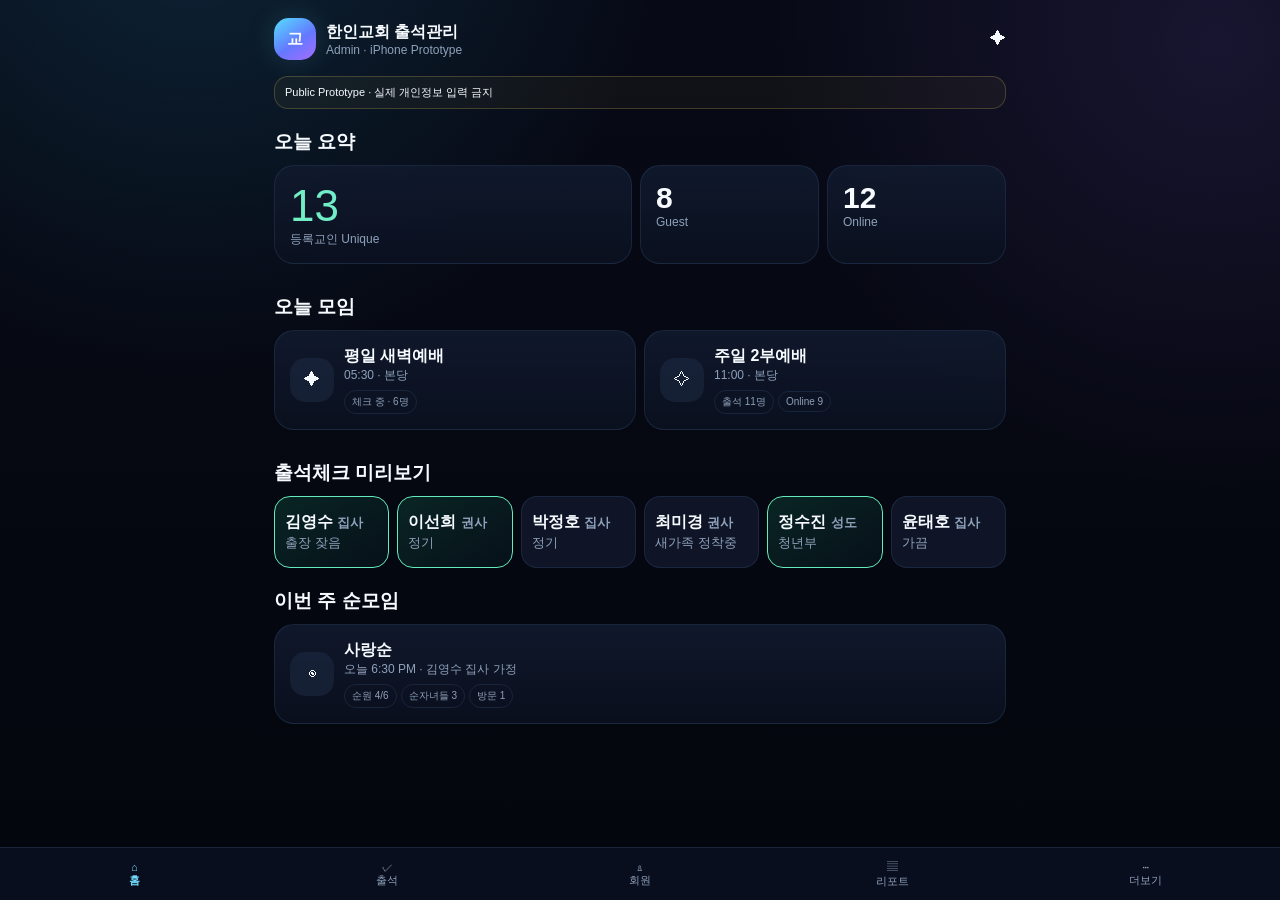
==== index.html @ 9c2734dc "Add public iPhone attendance prototype" ====
<!doctype html><html lang="ko"><head><meta charset="utf-8"><meta name="viewport" content="width=device-width,initial-scale=1,viewport-fit=cover"><meta name="theme-color" content="#060813"><title>교회 출석관리 Demo</title><style>body{margin:0;font-family:-apple-system,BlinkMacSystemFont,"Apple SD Gothic Neo",sans-serif;background:radial-gradient(circle at 15% -10%,#36c8ff22,transparent 32%),radial-gradient(circle at 95% 5%,#9e6cff1d,transparent 30%),linear-gradient(#070a16,#04060d);color:#f7fbff;min-height:100vh}*{box-sizing:border-box}.wrap{max-width:760px;margin:auto;padding:18px 14px 100px}.top{display:flex;justify-content:space-between;align-items:center;margin-bottom:16px}.brand{display:flex;align-items:center;gap:10px}.logo{width:42px;height:42px;border-radius:15px;display:grid;place-items:center;background:linear-gradient(145deg,#55dfff,#6478ff 56%,#a66cff);font-weight:900;box-shadow:0 0 28px #5edcff29}.muted{color:#8ea1bb;font-size:12px}.card{background:linear-gradient(180deg,#111a2ee6,#0b1120dd);border:1px solid #26375588;border-radius:20px;padding:15px;margin-bottom:10px}.stats{display:grid;grid-template-columns:2fr 1fr 1fr;gap:8px}.v{font-size:30px;font-weight:900}.main{font-size:44px;background:linear-gradient(90deg,#71efc1,#73dcff);-webkit-background-clip:text;color:transparent}.meet{display:flex;gap:10px;align-items:center}.ico{width:44px;height:44px;border-radius:15px;display:grid;place-items:center;background:#18233acc}.name{font-weight:800}.badge{display:inline-block;font-size:10px;color:#8ea1bb;border:1px solid #26375588;border-radius:999px;padding:4px 7px;margin:6px 4px 0 0}.section{margin-top:20px}.section h2{font-size:19px;margin:0 0 10px}.bubbles{display:grid;grid-template-columns:repeat(3,1fr);gap:8px}.bubble{min-height:72px;border-radius:16px;border:1px solid #26375588;background:#121a2dcc;color:#f7fbff;text-align:left;padding:10px}.bubble.on{border-color:#64eabb;background:linear-gradient(145deg,#1ebc8429,#176d7b16)}.bubble b{display:block}.bubble small{color:#8ea1bb}.nav{position:fixed;left:0;right:0;bottom:0;background:#0a1020e8;border-top:1px solid #26375588;backdrop-filter:blur(24px);display:grid;grid-template-columns:repeat(5,1fr);padding:10px 8px calc(10px + env(safe-area-inset-bottom))}.nav button{border:0;background:transparent;color:#8ea1bb;font-size:11px}.nav button.on{color:#73dcff;font-weight:800}.proto{font-size:11px;padding:8px 10px;border:1px solid #ffd87135;background:#ffc34b0b;border-radius:14px;margin-bottom:14px}.row{display:grid;grid-template-columns:1fr;gap:8px}@media(min-width:700px){.row{grid-template-columns:repeat(2,1fr)}.bubbles{grid-template-columns:repeat(6,1fr)}}button{font:inherit}</style></head><body><div class="wrap"><div class="top"><div class="brand"><div class="logo">교</div><div><b>한인교회 출석관리</b><div class="muted">Admin · iPhone Prototype</div></div></div><div>✦</div></div><div class="proto">Public Prototype · 실제 개인정보 입력 금지</div><div class="section"><h2>오늘 요약</h2><div class="stats"><div class="card"><div class="main">13</div><div class="muted">등록교인 Unique</div></div><div class="card"><div class="v">8</div><div class="muted">Guest</div></div><div class="card"><div class="v">12</div><div class="muted">Online</div></div></div></div><div class="section"><h2>오늘 모임</h2><div class="row"><div class="card meet"><div class="ico">✦</div><div><div class="name">평일 새벽예배</div><div class="muted">05:30 · 본당</div><span class="badge">체크 중 · 6명</span></div></div><div class="card meet"><div class="ico">✧</div><div><div class="name">주일 2부예배</div><div class="muted">11:00 · 본당</div><span class="badge">출석 11명</span><span class="badge">Online 9</span></div></div></div></div><div class="section"><h2>출석체크 미리보기</h2><div class="bubbles"><button class="bubble on"><b>김영수 <small>집사</small></b><small>출장 잦음</small></button><button class="bubble on"><b>이선희 <small>권사</small></b><small>정기</small></button><button class="bubble"><b>박정호 <small>집사</small></b><small>정기</small></button><button class="bubble"><b>최미경 <small>권사</small></b><small>새가족 정착중</small></button><button class="bubble on"><b>정수진 <small>성도</small></b><small>청년부</small></button><button class="bubble"><b>윤태호 <small>집사</small></b><small>가끔</small></button></div></div><div class="section"><h2>이번 주 순모임</h2><div class="card meet"><div class="ico">◉</div><div><div class="name">사랑순</div><div class="muted">오늘 6:30 PM · 김영수 집사 가정</div><span class="badge">순원 4/6</span><span class="badge">순자녀들 3</span><span class="badge">방문 1</span></div></div></div></div><nav class="nav"><button class="on">⌂<br>홈</button><button>✓<br>출석</button><button>♙<br>회원</button><button>▤<br>리포트</button><button>⋯<br>더보기</button></nav></body></html>
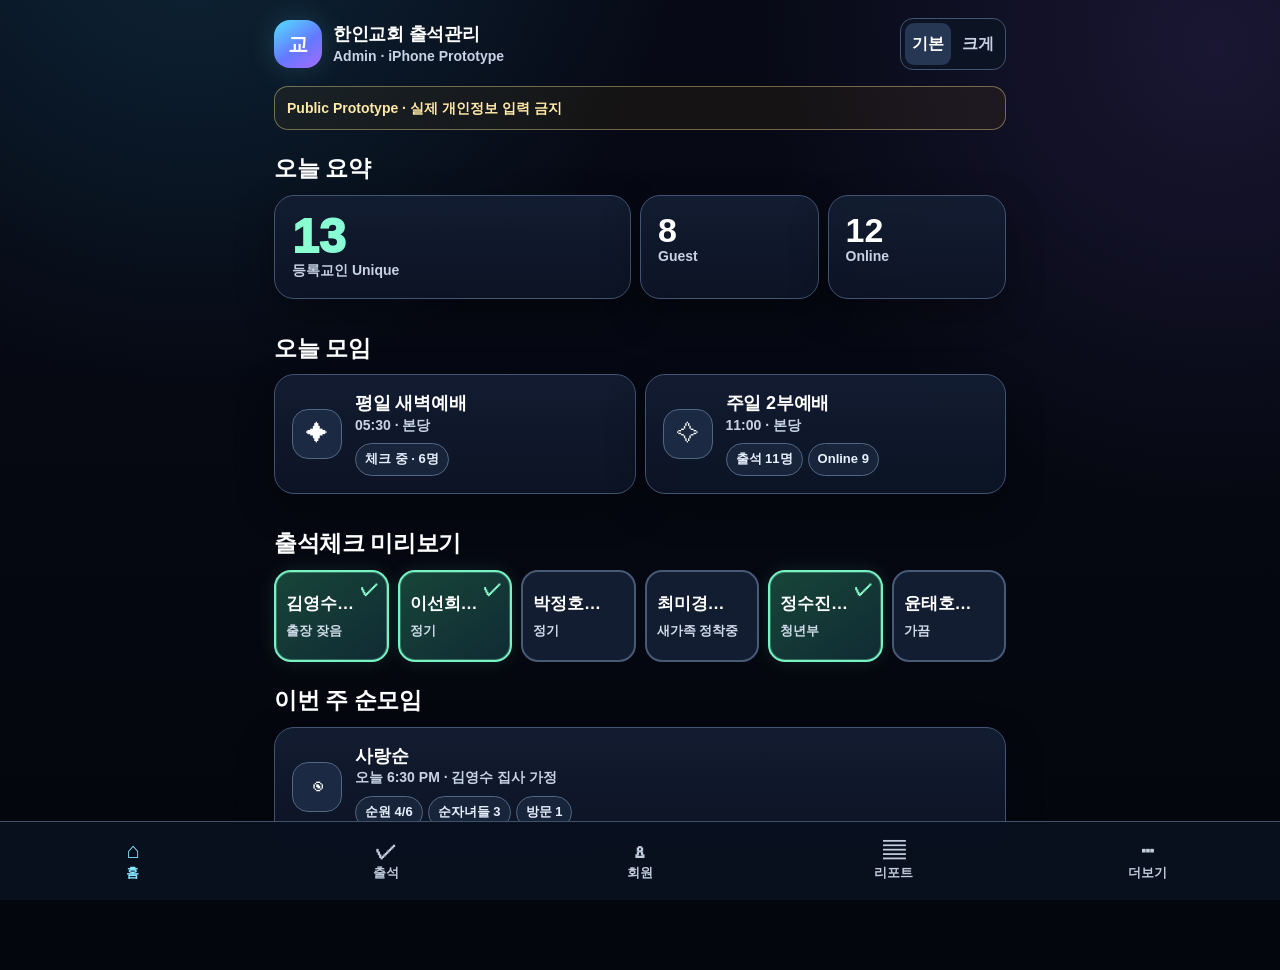
==== commit f7d53224: "Improve presbyopia-friendly readability" ====
--- a/index.html
+++ b/index.html
@@ -1 +1,3 @@
-<!doctype html><html lang="ko"><head><meta charset="utf-8"><meta name="viewport" content="width=device-width,initial-scale=1,viewport-fit=cover"><meta name="theme-color" content="#060813"><title>교회 출석관리 Demo</title><style>body{margin:0;font-family:-apple-system,BlinkMacSystemFont,"Apple SD Gothic Neo",sans-serif;background:radial-gradient(circle at 15% -10%,#36c8ff22,transparent 32%),radial-gradient(circle at 95% 5%,#9e6cff1d,transparent 30%),linear-gradient(#070a16,#04060d);color:#f7fbff;min-height:100vh}*{box-sizing:border-box}.wrap{max-width:760px;margin:auto;padding:18px 14px 100px}.top{display:flex;justify-content:space-between;align-items:center;margin-bottom:16px}.brand{display:flex;align-items:center;gap:10px}.logo{width:42px;height:42px;border-radius:15px;display:grid;place-items:center;background:linear-gradient(145deg,#55dfff,#6478ff 56%,#a66cff);font-weight:900;box-shadow:0 0 28px #5edcff29}.muted{color:#8ea1bb;font-size:12px}.card{background:linear-gradient(180deg,#111a2ee6,#0b1120dd);border:1px solid #26375588;border-radius:20px;padding:15px;margin-bottom:10px}.stats{display:grid;grid-template-columns:2fr 1fr 1fr;gap:8px}.v{font-size:30px;font-weight:900}.main{font-size:44px;background:linear-gradient(90deg,#71efc1,#73dcff);-webkit-background-clip:text;color:transparent}.meet{display:flex;gap:10px;align-items:center}.ico{width:44px;height:44px;border-radius:15px;display:grid;place-items:center;background:#18233acc}.name{font-weight:800}.badge{display:inline-block;font-size:10px;color:#8ea1bb;border:1px solid #26375588;border-radius:999px;padding:4px 7px;margin:6px 4px 0 0}.section{margin-top:20px}.section h2{font-size:19px;margin:0 0 10px}.bubbles{display:grid;grid-template-columns:repeat(3,1fr);gap:8px}.bubble{min-height:72px;border-radius:16px;border:1px solid #26375588;background:#121a2dcc;color:#f7fbff;text-align:left;padding:10px}.bubble.on{border-color:#64eabb;background:linear-gradient(145deg,#1ebc8429,#176d7b16)}.bubble b{display:block}.bubble small{color:#8ea1bb}.nav{position:fixed;left:0;right:0;bottom:0;background:#0a1020e8;border-top:1px solid #26375588;backdrop-filter:blur(24px);display:grid;grid-template-columns:repeat(5,1fr);padding:10px 8px calc(10px + env(safe-area-inset-bottom))}.nav button{border:0;background:transparent;color:#8ea1bb;font-size:11px}.nav button.on{color:#73dcff;font-weight:800}.proto{font-size:11px;padding:8px 10px;border:1px solid #ffd87135;background:#ffc34b0b;border-radius:14px;margin-bottom:14px}.row{display:grid;grid-template-columns:1fr;gap:8px}@media(min-width:700px){.row{grid-template-columns:repeat(2,1fr)}.bubbles{grid-template-columns:repeat(6,1fr)}}button{font:inherit}</style></head><body><div class="wrap"><div class="top"><div class="brand"><div class="logo">교</div><div><b>한인교회 출석관리</b><div class="muted">Admin · iPhone Prototype</div></div></div><div>✦</div></div><div class="proto">Public Prototype · 실제 개인정보 입력 금지</div><div class="section"><h2>오늘 요약</h2><div class="stats"><div class="card"><div class="main">13</div><div class="muted">등록교인 Unique</div></div><div class="card"><div class="v">8</div><div class="muted">Guest</div></div><div class="card"><div class="v">12</div><div class="muted">Online</div></div></div></div><div class="section"><h2>오늘 모임</h2><div class="row"><div class="card meet"><div class="ico">✦</div><div><div class="name">평일 새벽예배</div><div class="muted">05:30 · 본당</div><span class="badge">체크 중 · 6명</span></div></div><div class="card meet"><div class="ico">✧</div><div><div class="name">주일 2부예배</div><div class="muted">11:00 · 본당</div><span class="badge">출석 11명</span><span class="badge">Online 9</span></div></div></div></div><div class="section"><h2>출석체크 미리보기</h2><div class="bubbles"><button class="bubble on"><b>김영수 <small>집사</small></b><small>출장 잦음</small></button><button class="bubble on"><b>이선희 <small>권사</small></b><small>정기</small></button><button class="bubble"><b>박정호 <small>집사</small></b><small>정기</small></button><button class="bubble"><b>최미경 <small>권사</small></b><small>새가족 정착중</small></button><button class="bubble on"><b>정수진 <small>성도</small></b><small>청년부</small></button><button class="bubble"><b>윤태호 <small>집사</small></b><small>가끔</small></button></div></div><div class="section"><h2>이번 주 순모임</h2><div class="card meet"><div class="ico">◉</div><div><div class="name">사랑순</div><div class="muted">오늘 6:30 PM · 김영수 집사 가정</div><span class="badge">순원 4/6</span><span class="badge">순자녀들 3</span><span class="badge">방문 1</span></div></div></div></div><nav class="nav"><button class="on">⌂<br>홈</button><button>✓<br>출석</button><button>♙<br>회원</button><button>▤<br>리포트</button><button>⋯<br>더보기</button></nav></body></html>+<!doctype html><html lang="ko"><head><meta charset="utf-8"><meta name="viewport" content="width=device-width,initial-scale=1,viewport-fit=cover,maximum-scale=5"><meta name="theme-color" content="#060813"><title>교회 출석관리 Demo</title><style>
+:root{--bg:#050711;--panel:#0f1729;--panel2:#18243a;--text:#ffffff;--sub:#c7d3e5;--line:#415473;--cyan:#75e3ff;--mint:#79f2c3;--violet:#a99cff;--warn:#ffe29a;--base:16px}*{box-sizing:border-box;-webkit-tap-highlight-color:transparent}html{-webkit-text-size-adjust:100%}body{margin:0;font-family:-apple-system,BlinkMacSystemFont,"Apple SD Gothic Neo","Noto Sans KR",sans-serif;background:radial-gradient(circle at 15% -10%,#36c8ff25,transparent 32%),radial-gradient(circle at 95% 5%,#9e6cff20,transparent 30%),linear-gradient(#070a16,#04060d);color:var(--text);min-height:100vh;font-size:var(--base);line-height:1.45}body.large{--base:19px}.wrap{max-width:760px;margin:auto;padding:18px 14px 112px}.top{display:flex;justify-content:space-between;align-items:center;gap:12px;margin-bottom:16px}.brand{display:flex;align-items:center;gap:11px;min-width:0}.logo{width:48px;height:48px;border-radius:16px;display:grid;place-items:center;background:linear-gradient(145deg,#55dfff,#6478ff 56%,#a66cff);font-size:20px;font-weight:900;box-shadow:0 0 28px #5edcff30;flex:0 0 auto}.brand b{font-size:18px;letter-spacing:-.3px}.muted{color:var(--sub);font-size:14px;font-weight:600;line-height:1.4}.sizeCtl{display:flex;gap:4px;background:#0c1323;border:1px solid var(--line);padding:4px;border-radius:13px;flex:0 0 auto}.sizeCtl button{min-width:46px;min-height:42px;border:0;border-radius:9px;background:transparent;color:var(--sub);font-weight:800}.sizeCtl button.on{background:#263754;color:#fff}.card{background:linear-gradient(180deg,#131d32f2,#0c1425ee);border:1.5px solid var(--line);border-radius:20px;padding:17px;margin-bottom:11px;box-shadow:0 14px 38px #0005}.stats{display:grid;grid-template-columns:2fr 1fr 1fr;gap:9px}.v{font-size:34px;font-weight:900;line-height:1}.main{font-size:48px;font-weight:950;line-height:1;background:linear-gradient(90deg,#8affce,#7ee8ff);-webkit-background-clip:text;background-clip:text;color:transparent}.meet{display:flex;gap:13px;align-items:center;min-height:78px}.ico{width:50px;height:50px;border-radius:16px;display:grid;place-items:center;background:#1b2943;border:1px solid #506785;font-size:22px;flex:0 0 auto}.name{font-size:18px;font-weight:900;line-height:1.3;letter-spacing:-.2px}.badge{display:inline-block;font-size:13px;font-weight:750;color:#e7f0ff;border:1px solid #506785;background:#18243a;border-radius:999px;padding:6px 9px;margin:8px 5px 0 0}.section{margin-top:24px}.section h2{font-size:23px;line-height:1.25;margin:0 0 12px;letter-spacing:-.4px}.bubbles{display:grid;grid-template-columns:repeat(3,minmax(0,1fr));gap:9px}.bubble{min-height:92px;border-radius:17px;border:2px solid #465a78;background:#131d31;color:#fff;text-align:left;padding:12px 10px;position:relative;overflow:hidden}.bubble.on{border-color:#79f2c3;background:linear-gradient(145deg,#174538,#102b34);box-shadow:inset 0 0 0 1px #79f2c350,0 0 18px #63eab01e}.bubble.on:after{content:'✓';position:absolute;right:8px;top:7px;font-size:19px;line-height:1;color:#8affce;font-weight:950}.bubble b{display:block;font-size:17px;line-height:1.3;padding-right:18px;white-space:nowrap;overflow:hidden;text-overflow:ellipsis}.bubble small{display:block;color:#d1dbea;font-size:13px;font-weight:650;line-height:1.35;margin-top:7px;white-space:nowrap;overflow:hidden;text-overflow:ellipsis}.bubble b small{display:inline;color:#b9c9dd;font-size:13px;font-weight:700;margin:0 0 0 3px}.nav{position:fixed;z-index:10;left:0;right:0;bottom:0;background:#09101ff4;border-top:1.5px solid #40516c;backdrop-filter:blur(24px);-webkit-backdrop-filter:blur(24px);display:grid;grid-template-columns:repeat(5,1fr);padding:8px 6px calc(8px + env(safe-area-inset-bottom))}.nav button{min-height:62px;border:0;background:transparent;color:#c0ccdc;font-size:13px;font-weight:750;line-height:1.55}.nav button span{display:block;font-size:22px;line-height:1.1}.nav button.on{color:#85e9ff;font-weight:900}.proto{font-size:14px;font-weight:700;color:#ffe9a8;padding:11px 12px;border:1px solid #ffe19a66;background:#e5a50010;border-radius:14px;margin-bottom:17px}.row{display:grid;grid-template-columns:1fr;gap:9px}button{font:inherit;touch-action:manipulation}.touch{cursor:pointer}.touch:active,.bubble:active,.nav button:active,.sizeCtl button:active{transform:scale(.98)}body.large .brand b{font-size:20px}body.large .muted{font-size:16px}body.large .section h2{font-size:26px}body.large .name{font-size:21px}body.large .badge{font-size:15px;padding:7px 10px}body.large .bubble{min-height:108px}body.large .bubble b{font-size:20px}body.large .bubble small,body.large .bubble b small{font-size:15px}body.large .nav button{font-size:15px;min-height:68px}@media(max-width:430px){.stats{grid-template-columns:2fr 1fr}.stats .card:first-child{grid-row:span 2;display:flex;flex-direction:column;justify-content:center}.stats .card{padding:15px}.main{font-size:50px}.v{font-size:32px}.brand b{font-size:17px}.sizeCtl button{min-width:42px}.bubble b{font-size:16px}.bubble b small{font-size:12px}body.large .bubble b{font-size:18px}body.large .bubble b small{font-size:14px}}@media(min-width:700px){.row{grid-template-columns:repeat(2,1fr)}.bubbles{grid-template-columns:repeat(6,1fr)}}
+</style></head><body><div class="wrap"><div class="top"><div class="brand"><div class="logo">교</div><div><b>한인교회 출석관리</b><div class="muted">Admin · iPhone Prototype</div></div></div><div class="sizeCtl" aria-label="글자 크기"><button id="normalBtn" class="on">기본</button><button id="largeBtn">크게</button></div></div><div class="proto">Public Prototype · 실제 개인정보 입력 금지</div><div class="section"><h2>오늘 요약</h2><div class="stats"><div class="card"><div class="main">13</div><div class="muted">등록교인 Unique</div></div><div class="card"><div class="v">8</div><div class="muted">Guest</div></div><div class="card"><div class="v">12</div><div class="muted">Online</div></div></div></div><div class="section"><h2>오늘 모임</h2><div class="row"><div class="card meet touch"><div class="ico">✦</div><div><div class="name">평일 새벽예배</div><div class="muted">05:30 · 본당</div><span class="badge">체크 중 · 6명</span></div></div><div class="card meet touch"><div class="ico">✧</div><div><div class="name">주일 2부예배</div><div class="muted">11:00 · 본당</div><span class="badge">출석 11명</span><span class="badge">Online 9</span></div></div></div></div><div class="section"><h2>출석체크 미리보기</h2><div class="bubbles"><button class="bubble on"><b>김영수 <small>집사</small></b><small>출장 잦음</small></button><button class="bubble on"><b>이선희 <small>권사</small></b><small>정기</small></button><button class="bubble"><b>박정호 <small>집사</small></b><small>정기</small></button><button class="bubble"><b>최미경 <small>권사</small></b><small>새가족 정착중</small></button><button class="bubble on"><b>정수진 <small>성도</small></b><small>청년부</small></button><button class="bubble"><b>윤태호 <small>집사</small></b><small>가끔</small></button></div></div><div class="section"><h2>이번 주 순모임</h2><div class="card meet touch"><div class="ico">◉</div><div><div class="name">사랑순</div><div class="muted">오늘 6:30 PM · 김영수 집사 가정</div><span class="badge">순원 4/6</span><span class="badge">순자녀들 3</span><span class="badge">방문 1</span></div></div></div></div><nav class="nav"><button class="on"><span>⌂</span>홈</button><button><span>✓</span>출석</button><button><span>♙</span>회원</button><button><span>▤</span>리포트</button><button><span>⋯</span>더보기</button></nav><script>(function(){const key='church-font-size';const n=document.getElementById('normalBtn'),l=document.getElementById('largeBtn');function set(v){document.body.classList.toggle('large',v==='large');n.classList.toggle('on',v!=='large');l.classList.toggle('on',v==='large');localStorage.setItem(key,v)}set(localStorage.getItem(key)||'normal');n.onclick=()=>set('normal');l.onclick=()=>set('large');document.querySelectorAll('.bubble').forEach(b=>b.onclick=()=>b.classList.toggle('on'));})();</script></body></html>
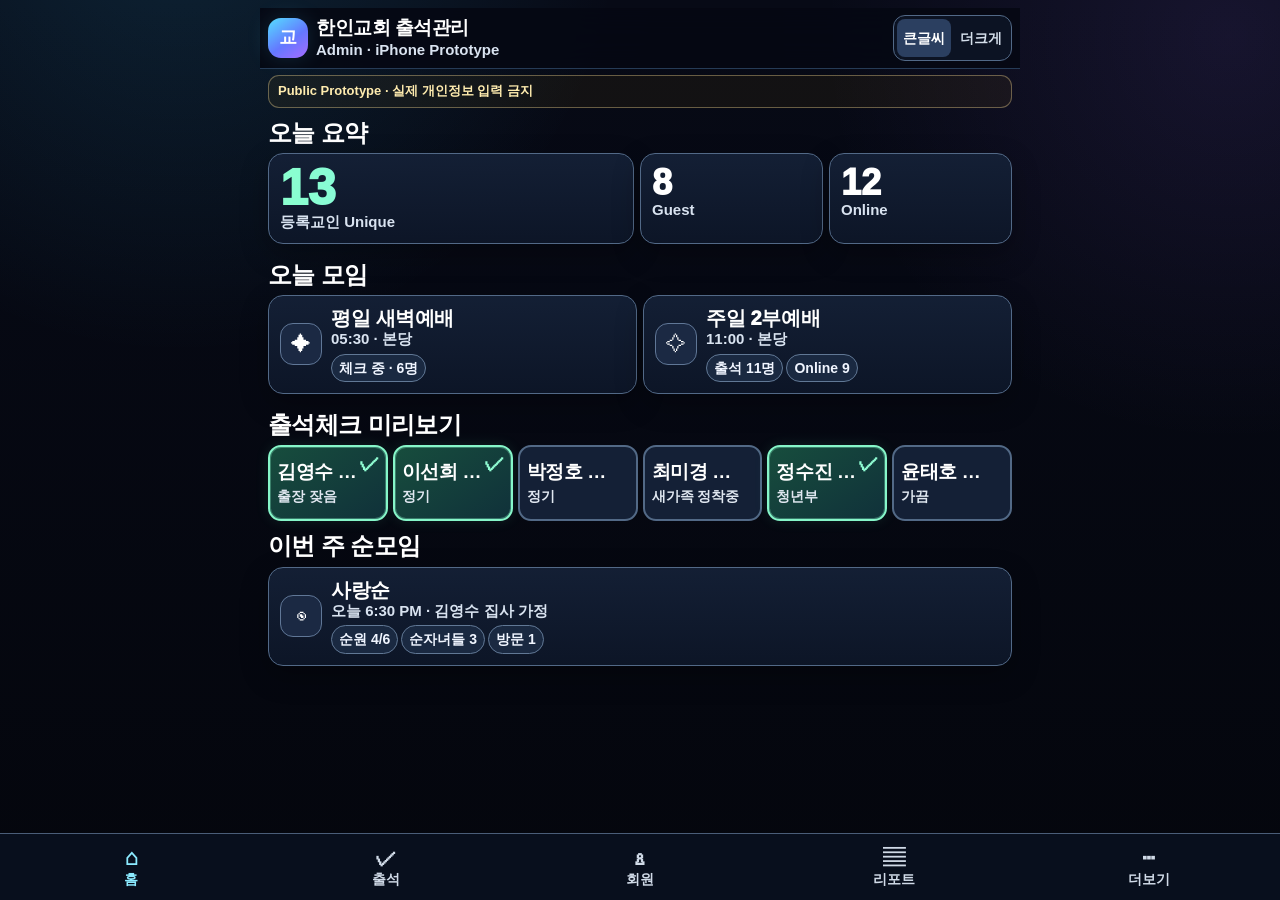
==== commit fc4547d8: "Make compact high-readability senior friendly UI" ====
--- a/index.html
+++ b/index.html
@@ -1,3 +1,3 @@
 <!doctype html><html lang="ko"><head><meta charset="utf-8"><meta name="viewport" content="width=device-width,initial-scale=1,viewport-fit=cover,maximum-scale=5"><meta name="theme-color" content="#060813"><title>교회 출석관리 Demo</title><style>
-:root{--bg:#050711;--panel:#0f1729;--panel2:#18243a;--text:#ffffff;--sub:#c7d3e5;--line:#415473;--cyan:#75e3ff;--mint:#79f2c3;--violet:#a99cff;--warn:#ffe29a;--base:16px}*{box-sizing:border-box;-webkit-tap-highlight-color:transparent}html{-webkit-text-size-adjust:100%}body{margin:0;font-family:-apple-system,BlinkMacSystemFont,"Apple SD Gothic Neo","Noto Sans KR",sans-serif;background:radial-gradient(circle at 15% -10%,#36c8ff25,transparent 32%),radial-gradient(circle at 95% 5%,#9e6cff20,transparent 30%),linear-gradient(#070a16,#04060d);color:var(--text);min-height:100vh;font-size:var(--base);line-height:1.45}body.large{--base:19px}.wrap{max-width:760px;margin:auto;padding:18px 14px 112px}.top{display:flex;justify-content:space-between;align-items:center;gap:12px;margin-bottom:16px}.brand{display:flex;align-items:center;gap:11px;min-width:0}.logo{width:48px;height:48px;border-radius:16px;display:grid;place-items:center;background:linear-gradient(145deg,#55dfff,#6478ff 56%,#a66cff);font-size:20px;font-weight:900;box-shadow:0 0 28px #5edcff30;flex:0 0 auto}.brand b{font-size:18px;letter-spacing:-.3px}.muted{color:var(--sub);font-size:14px;font-weight:600;line-height:1.4}.sizeCtl{display:flex;gap:4px;background:#0c1323;border:1px solid var(--line);padding:4px;border-radius:13px;flex:0 0 auto}.sizeCtl button{min-width:46px;min-height:42px;border:0;border-radius:9px;background:transparent;color:var(--sub);font-weight:800}.sizeCtl button.on{background:#263754;color:#fff}.card{background:linear-gradient(180deg,#131d32f2,#0c1425ee);border:1.5px solid var(--line);border-radius:20px;padding:17px;margin-bottom:11px;box-shadow:0 14px 38px #0005}.stats{display:grid;grid-template-columns:2fr 1fr 1fr;gap:9px}.v{font-size:34px;font-weight:900;line-height:1}.main{font-size:48px;font-weight:950;line-height:1;background:linear-gradient(90deg,#8affce,#7ee8ff);-webkit-background-clip:text;background-clip:text;color:transparent}.meet{display:flex;gap:13px;align-items:center;min-height:78px}.ico{width:50px;height:50px;border-radius:16px;display:grid;place-items:center;background:#1b2943;border:1px solid #506785;font-size:22px;flex:0 0 auto}.name{font-size:18px;font-weight:900;line-height:1.3;letter-spacing:-.2px}.badge{display:inline-block;font-size:13px;font-weight:750;color:#e7f0ff;border:1px solid #506785;background:#18243a;border-radius:999px;padding:6px 9px;margin:8px 5px 0 0}.section{margin-top:24px}.section h2{font-size:23px;line-height:1.25;margin:0 0 12px;letter-spacing:-.4px}.bubbles{display:grid;grid-template-columns:repeat(3,minmax(0,1fr));gap:9px}.bubble{min-height:92px;border-radius:17px;border:2px solid #465a78;background:#131d31;color:#fff;text-align:left;padding:12px 10px;position:relative;overflow:hidden}.bubble.on{border-color:#79f2c3;background:linear-gradient(145deg,#174538,#102b34);box-shadow:inset 0 0 0 1px #79f2c350,0 0 18px #63eab01e}.bubble.on:after{content:'✓';position:absolute;right:8px;top:7px;font-size:19px;line-height:1;color:#8affce;font-weight:950}.bubble b{display:block;font-size:17px;line-height:1.3;padding-right:18px;white-space:nowrap;overflow:hidden;text-overflow:ellipsis}.bubble small{display:block;color:#d1dbea;font-size:13px;font-weight:650;line-height:1.35;margin-top:7px;white-space:nowrap;overflow:hidden;text-overflow:ellipsis}.bubble b small{display:inline;color:#b9c9dd;font-size:13px;font-weight:700;margin:0 0 0 3px}.nav{position:fixed;z-index:10;left:0;right:0;bottom:0;background:#09101ff4;border-top:1.5px solid #40516c;backdrop-filter:blur(24px);-webkit-backdrop-filter:blur(24px);display:grid;grid-template-columns:repeat(5,1fr);padding:8px 6px calc(8px + env(safe-area-inset-bottom))}.nav button{min-height:62px;border:0;background:transparent;color:#c0ccdc;font-size:13px;font-weight:750;line-height:1.55}.nav button span{display:block;font-size:22px;line-height:1.1}.nav button.on{color:#85e9ff;font-weight:900}.proto{font-size:14px;font-weight:700;color:#ffe9a8;padding:11px 12px;border:1px solid #ffe19a66;background:#e5a50010;border-radius:14px;margin-bottom:17px}.row{display:grid;grid-template-columns:1fr;gap:9px}button{font:inherit;touch-action:manipulation}.touch{cursor:pointer}.touch:active,.bubble:active,.nav button:active,.sizeCtl button:active{transform:scale(.98)}body.large .brand b{font-size:20px}body.large .muted{font-size:16px}body.large .section h2{font-size:26px}body.large .name{font-size:21px}body.large .badge{font-size:15px;padding:7px 10px}body.large .bubble{min-height:108px}body.large .bubble b{font-size:20px}body.large .bubble small,body.large .bubble b small{font-size:15px}body.large .nav button{font-size:15px;min-height:68px}@media(max-width:430px){.stats{grid-template-columns:2fr 1fr}.stats .card:first-child{grid-row:span 2;display:flex;flex-direction:column;justify-content:center}.stats .card{padding:15px}.main{font-size:50px}.v{font-size:32px}.brand b{font-size:17px}.sizeCtl button{min-width:42px}.bubble b{font-size:16px}.bubble b small{font-size:12px}body.large .bubble b{font-size:18px}body.large .bubble b small{font-size:14px}}@media(min-width:700px){.row{grid-template-columns:repeat(2,1fr)}.bubbles{grid-template-columns:repeat(6,1fr)}}
-</style></head><body><div class="wrap"><div class="top"><div class="brand"><div class="logo">교</div><div><b>한인교회 출석관리</b><div class="muted">Admin · iPhone Prototype</div></div></div><div class="sizeCtl" aria-label="글자 크기"><button id="normalBtn" class="on">기본</button><button id="largeBtn">크게</button></div></div><div class="proto">Public Prototype · 실제 개인정보 입력 금지</div><div class="section"><h2>오늘 요약</h2><div class="stats"><div class="card"><div class="main">13</div><div class="muted">등록교인 Unique</div></div><div class="card"><div class="v">8</div><div class="muted">Guest</div></div><div class="card"><div class="v">12</div><div class="muted">Online</div></div></div></div><div class="section"><h2>오늘 모임</h2><div class="row"><div class="card meet touch"><div class="ico">✦</div><div><div class="name">평일 새벽예배</div><div class="muted">05:30 · 본당</div><span class="badge">체크 중 · 6명</span></div></div><div class="card meet touch"><div class="ico">✧</div><div><div class="name">주일 2부예배</div><div class="muted">11:00 · 본당</div><span class="badge">출석 11명</span><span class="badge">Online 9</span></div></div></div></div><div class="section"><h2>출석체크 미리보기</h2><div class="bubbles"><button class="bubble on"><b>김영수 <small>집사</small></b><small>출장 잦음</small></button><button class="bubble on"><b>이선희 <small>권사</small></b><small>정기</small></button><button class="bubble"><b>박정호 <small>집사</small></b><small>정기</small></button><button class="bubble"><b>최미경 <small>권사</small></b><small>새가족 정착중</small></button><button class="bubble on"><b>정수진 <small>성도</small></b><small>청년부</small></button><button class="bubble"><b>윤태호 <small>집사</small></b><small>가끔</small></button></div></div><div class="section"><h2>이번 주 순모임</h2><div class="card meet touch"><div class="ico">◉</div><div><div class="name">사랑순</div><div class="muted">오늘 6:30 PM · 김영수 집사 가정</div><span class="badge">순원 4/6</span><span class="badge">순자녀들 3</span><span class="badge">방문 1</span></div></div></div></div><nav class="nav"><button class="on"><span>⌂</span>홈</button><button><span>✓</span>출석</button><button><span>♙</span>회원</button><button><span>▤</span>리포트</button><button><span>⋯</span>더보기</button></nav><script>(function(){const key='church-font-size';const n=document.getElementById('normalBtn'),l=document.getElementById('largeBtn');function set(v){document.body.classList.toggle('large',v==='large');n.classList.toggle('on',v!=='large');l.classList.toggle('on',v==='large');localStorage.setItem(key,v)}set(localStorage.getItem(key)||'normal');n.onclick=()=>set('normal');l.onclick=()=>set('large');document.querySelectorAll('.bubble').forEach(b=>b.onclick=()=>b.classList.toggle('on'));})();</script></body></html>+:root{--bg:#050711;--panel:#10192b;--panel2:#1a2941;--text:#fff;--sub:#d9e3f0;--line:#526987;--cyan:#82e8ff;--mint:#86f6c9;--violet:#b1a7ff;--base:18px}*{box-sizing:border-box;-webkit-tap-highlight-color:transparent}html{-webkit-text-size-adjust:100%}body{margin:0;font-family:-apple-system,BlinkMacSystemFont,"Apple SD Gothic Neo","Noto Sans KR",sans-serif;background:radial-gradient(circle at 14% -10%,#36c8ff22,transparent 30%),radial-gradient(circle at 96% 4%,#9e6cff1b,transparent 27%),linear-gradient(#070a16,#04060d);color:var(--text);min-height:100vh;font-size:var(--base);line-height:1.3}body.xl{--base:21px}.wrap{max-width:760px;margin:auto;padding:8px 8px 92px}.top{position:sticky;top:0;z-index:20;display:flex;justify-content:space-between;align-items:center;gap:8px;margin:0 -8px 6px;padding:7px 8px;background:#060813e8;border-bottom:1px solid #263b56;backdrop-filter:blur(18px);-webkit-backdrop-filter:blur(18px)}.brand{display:flex;align-items:center;gap:8px;min-width:0}.logo{width:40px;height:40px;border-radius:13px;display:grid;place-items:center;background:linear-gradient(145deg,#55dfff,#6478ff 56%,#a66cff);font-size:18px;font-weight:950;box-shadow:0 0 22px #5edcff25;flex:0 0 auto}.brand b{font-size:19px;letter-spacing:-.5px;white-space:nowrap}.muted{color:var(--sub);font-size:15px;font-weight:700;line-height:1.25}.sizeCtl{display:flex;gap:3px;background:#0c1323;border:1px solid var(--line);padding:3px;border-radius:12px;flex:0 0 auto}.sizeCtl button{min-width:50px;min-height:38px;border:0;border-radius:8px;background:transparent;color:#d4deea;font-weight:900;font-size:14px}.sizeCtl button.on{background:#2b3f60;color:#fff}.proto{font-size:13px;font-weight:800;color:#ffecaf;padding:7px 9px;border:1px solid #ffe19a5c;background:#e5a5000e;border-radius:11px;margin-bottom:7px}.section{margin-top:12px}.section h2{font-size:24px;line-height:1.1;margin:0 0 7px;letter-spacing:-.6px}.card{background:linear-gradient(180deg,#142036f4,#0d1628f1);border:1.5px solid var(--line);border-radius:15px;padding:11px;margin-bottom:6px;box-shadow:0 10px 28px #0004}.stats{display:grid;grid-template-columns:2fr 1fr 1fr;gap:6px}.v{font-size:36px;font-weight:950;line-height:1}.main{font-size:50px;font-weight:950;line-height:.95;background:linear-gradient(90deg,#8affce,#7ee8ff);-webkit-background-clip:text;background-clip:text;color:transparent}.meet{display:flex;gap:9px;align-items:center;min-height:64px}.ico{width:42px;height:42px;border-radius:13px;display:grid;place-items:center;background:#1b2943;border:1px solid #607797;font-size:20px;flex:0 0 auto}.name{font-size:20px;font-weight:950;line-height:1.15;letter-spacing:-.35px}.badge{display:inline-block;font-size:14px;font-weight:850;color:#f0f5ff;border:1px solid #617895;background:#1a2941;border-radius:999px;padding:4px 7px;margin:5px 3px 0 0}.row{display:grid;grid-template-columns:1fr;gap:6px}.bubbles{display:grid;grid-template-columns:repeat(3,minmax(0,1fr));gap:5px}.bubble{min-height:76px;border-radius:13px;border:2px solid #526986;background:#142036;color:#fff;text-align:left;padding:8px 7px;position:relative;overflow:hidden}.bubble.on{border-color:#86f6c9;background:linear-gradient(145deg,#174d3d,#10313a);box-shadow:inset 0 0 0 1px #86f6c955,0 0 14px #63eab01c}.bubble.on:after{content:'✓';position:absolute;right:6px;top:5px;font-size:21px;line-height:1;color:#91ffd4;font-weight:950}.bubble b{display:block;font-size:19px;line-height:1.12;padding-right:20px;white-space:nowrap;overflow:hidden;text-overflow:ellipsis;letter-spacing:-.4px}.bubble b small{display:inline;color:#d7e2ef;font-size:14px;font-weight:850;margin-left:2px}.bubble>small{display:block;color:#e0e7f0;font-size:14px;font-weight:750;line-height:1.2;margin-top:6px;white-space:nowrap;overflow:hidden;text-overflow:ellipsis}.nav{position:fixed;z-index:30;left:0;right:0;bottom:0;background:#09101ff5;border-top:1.5px solid #4a5d78;backdrop-filter:blur(22px);-webkit-backdrop-filter:blur(22px);display:grid;grid-template-columns:repeat(5,1fr);padding:5px 4px calc(5px + env(safe-area-inset-bottom))}.nav button{min-height:56px;border:0;background:transparent;color:#d0dae7;font-size:14px;font-weight:850;line-height:1.25}.nav button span{display:block;font-size:22px;line-height:1.05;margin-bottom:2px}.nav button.on{color:#8beaff;font-weight:950}.touch{cursor:pointer}.touch:active,.bubble:active,.nav button:active,.sizeCtl button:active{transform:scale(.98)}button{font:inherit;touch-action:manipulation}body.xl .brand b{font-size:21px}body.xl .muted{font-size:17px}body.xl .section h2{font-size:27px}body.xl .name{font-size:23px}body.xl .badge{font-size:16px}body.xl .bubble{min-height:86px}body.xl .bubble b{font-size:22px}body.xl .bubble b small,body.xl .bubble>small{font-size:16px}body.xl .nav button{font-size:16px;min-height:61px}@media(max-width:430px){.stats{grid-template-columns:2fr 1fr}.stats .card:first-child{grid-row:span 2;display:flex;flex-direction:column;justify-content:center}.stats .card{padding:10px}.main{font-size:52px}.v{font-size:36px}.brand b{font-size:18px}.muted{font-size:14px}.sizeCtl button{min-width:46px}.section h2{font-size:23px}.bubble b{font-size:18px}.bubble b small{font-size:13px}.bubble>small{font-size:13px}body.xl .bubble b{font-size:21px}body.xl .bubble b small,body.xl .bubble>small{font-size:15px}}@media(min-width:700px){.row{grid-template-columns:repeat(2,1fr)}.bubbles{grid-template-columns:repeat(6,1fr)}}
+</style></head><body><div class="wrap"><div class="top"><div class="brand"><div class="logo">교</div><div><b>한인교회 출석관리</b><div class="muted">Admin · iPhone Prototype</div></div></div><div class="sizeCtl" aria-label="글자 크기"><button id="normalBtn" class="on">큰글씨</button><button id="largeBtn">더크게</button></div></div><div class="proto">Public Prototype · 실제 개인정보 입력 금지</div><div class="section"><h2>오늘 요약</h2><div class="stats"><div class="card"><div class="main">13</div><div class="muted">등록교인 Unique</div></div><div class="card"><div class="v">8</div><div class="muted">Guest</div></div><div class="card"><div class="v">12</div><div class="muted">Online</div></div></div></div><div class="section"><h2>오늘 모임</h2><div class="row"><div class="card meet touch"><div class="ico">✦</div><div><div class="name">평일 새벽예배</div><div class="muted">05:30 · 본당</div><span class="badge">체크 중 · 6명</span></div></div><div class="card meet touch"><div class="ico">✧</div><div><div class="name">주일 2부예배</div><div class="muted">11:00 · 본당</div><span class="badge">출석 11명</span><span class="badge">Online 9</span></div></div></div></div><div class="section"><h2>출석체크 미리보기</h2><div class="bubbles"><button class="bubble on"><b>김영수 <small>집사</small></b><small>출장 잦음</small></button><button class="bubble on"><b>이선희 <small>권사</small></b><small>정기</small></button><button class="bubble"><b>박정호 <small>집사</small></b><small>정기</small></button><button class="bubble"><b>최미경 <small>권사</small></b><small>새가족 정착중</small></button><button class="bubble on"><b>정수진 <small>성도</small></b><small>청년부</small></button><button class="bubble"><b>윤태호 <small>집사</small></b><small>가끔</small></button></div></div><div class="section"><h2>이번 주 순모임</h2><div class="card meet touch"><div class="ico">◉</div><div><div class="name">사랑순</div><div class="muted">오늘 6:30 PM · 김영수 집사 가정</div><span class="badge">순원 4/6</span><span class="badge">순자녀들 3</span><span class="badge">방문 1</span></div></div></div></div><nav class="nav"><button class="on"><span>⌂</span>홈</button><button><span>✓</span>출석</button><button><span>♙</span>회원</button><button><span>▤</span>리포트</button><button><span>⋯</span>더보기</button></nav><script>(function(){const key='church-font-size-v2';const n=document.getElementById('normalBtn'),l=document.getElementById('largeBtn');function set(v){document.body.classList.toggle('xl',v==='xl');n.classList.toggle('on',v!=='xl');l.classList.toggle('on',v==='xl');localStorage.setItem(key,v)}set(localStorage.getItem(key)||'normal');n.onclick=()=>set('normal');l.onclick=()=>set('xl');document.querySelectorAll('.bubble').forEach(b=>b.onclick=()=>b.classList.toggle('on'));})();</script></body></html>
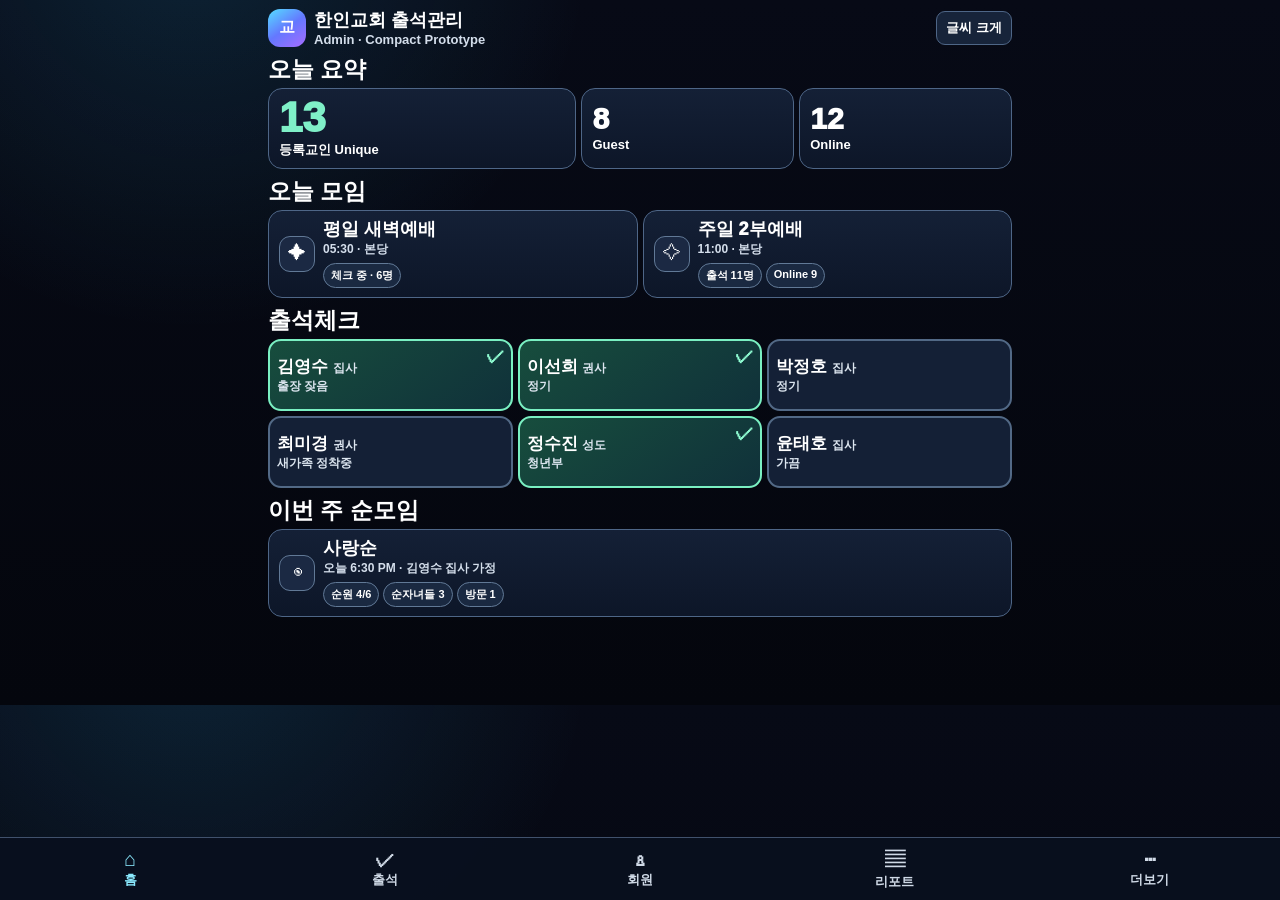
==== commit 45585338: "Point demo root to compact v2" ====
--- a/index.html
+++ b/index.html
@@ -1,3 +1 @@
-<!doctype html><html lang="ko"><head><meta charset="utf-8"><meta name="viewport" content="width=device-width,initial-scale=1,viewport-fit=cover,maximum-scale=5"><meta name="theme-color" content="#060813"><title>교회 출석관리 Demo</title><style>
-:root{--bg:#050711;--panel:#10192b;--panel2:#1a2941;--text:#fff;--sub:#d9e3f0;--line:#526987;--cyan:#82e8ff;--mint:#86f6c9;--violet:#b1a7ff;--base:18px}*{box-sizing:border-box;-webkit-tap-highlight-color:transparent}html{-webkit-text-size-adjust:100%}body{margin:0;font-family:-apple-system,BlinkMacSystemFont,"Apple SD Gothic Neo","Noto Sans KR",sans-serif;background:radial-gradient(circle at 14% -10%,#36c8ff22,transparent 30%),radial-gradient(circle at 96% 4%,#9e6cff1b,transparent 27%),linear-gradient(#070a16,#04060d);color:var(--text);min-height:100vh;font-size:var(--base);line-height:1.3}body.xl{--base:21px}.wrap{max-width:760px;margin:auto;padding:8px 8px 92px}.top{position:sticky;top:0;z-index:20;display:flex;justify-content:space-between;align-items:center;gap:8px;margin:0 -8px 6px;padding:7px 8px;background:#060813e8;border-bottom:1px solid #263b56;backdrop-filter:blur(18px);-webkit-backdrop-filter:blur(18px)}.brand{display:flex;align-items:center;gap:8px;min-width:0}.logo{width:40px;height:40px;border-radius:13px;display:grid;place-items:center;background:linear-gradient(145deg,#55dfff,#6478ff 56%,#a66cff);font-size:18px;font-weight:950;box-shadow:0 0 22px #5edcff25;flex:0 0 auto}.brand b{font-size:19px;letter-spacing:-.5px;white-space:nowrap}.muted{color:var(--sub);font-size:15px;font-weight:700;line-height:1.25}.sizeCtl{display:flex;gap:3px;background:#0c1323;border:1px solid var(--line);padding:3px;border-radius:12px;flex:0 0 auto}.sizeCtl button{min-width:50px;min-height:38px;border:0;border-radius:8px;background:transparent;color:#d4deea;font-weight:900;font-size:14px}.sizeCtl button.on{background:#2b3f60;color:#fff}.proto{font-size:13px;font-weight:800;color:#ffecaf;padding:7px 9px;border:1px solid #ffe19a5c;background:#e5a5000e;border-radius:11px;margin-bottom:7px}.section{margin-top:12px}.section h2{font-size:24px;line-height:1.1;margin:0 0 7px;letter-spacing:-.6px}.card{background:linear-gradient(180deg,#142036f4,#0d1628f1);border:1.5px solid var(--line);border-radius:15px;padding:11px;margin-bottom:6px;box-shadow:0 10px 28px #0004}.stats{display:grid;grid-template-columns:2fr 1fr 1fr;gap:6px}.v{font-size:36px;font-weight:950;line-height:1}.main{font-size:50px;font-weight:950;line-height:.95;background:linear-gradient(90deg,#8affce,#7ee8ff);-webkit-background-clip:text;background-clip:text;color:transparent}.meet{display:flex;gap:9px;align-items:center;min-height:64px}.ico{width:42px;height:42px;border-radius:13px;display:grid;place-items:center;background:#1b2943;border:1px solid #607797;font-size:20px;flex:0 0 auto}.name{font-size:20px;font-weight:950;line-height:1.15;letter-spacing:-.35px}.badge{display:inline-block;font-size:14px;font-weight:850;color:#f0f5ff;border:1px solid #617895;background:#1a2941;border-radius:999px;padding:4px 7px;margin:5px 3px 0 0}.row{display:grid;grid-template-columns:1fr;gap:6px}.bubbles{display:grid;grid-template-columns:repeat(3,minmax(0,1fr));gap:5px}.bubble{min-height:76px;border-radius:13px;border:2px solid #526986;background:#142036;color:#fff;text-align:left;padding:8px 7px;position:relative;overflow:hidden}.bubble.on{border-color:#86f6c9;background:linear-gradient(145deg,#174d3d,#10313a);box-shadow:inset 0 0 0 1px #86f6c955,0 0 14px #63eab01c}.bubble.on:after{content:'✓';position:absolute;right:6px;top:5px;font-size:21px;line-height:1;color:#91ffd4;font-weight:950}.bubble b{display:block;font-size:19px;line-height:1.12;padding-right:20px;white-space:nowrap;overflow:hidden;text-overflow:ellipsis;letter-spacing:-.4px}.bubble b small{display:inline;color:#d7e2ef;font-size:14px;font-weight:850;margin-left:2px}.bubble>small{display:block;color:#e0e7f0;font-size:14px;font-weight:750;line-height:1.2;margin-top:6px;white-space:nowrap;overflow:hidden;text-overflow:ellipsis}.nav{position:fixed;z-index:30;left:0;right:0;bottom:0;background:#09101ff5;border-top:1.5px solid #4a5d78;backdrop-filter:blur(22px);-webkit-backdrop-filter:blur(22px);display:grid;grid-template-columns:repeat(5,1fr);padding:5px 4px calc(5px + env(safe-area-inset-bottom))}.nav button{min-height:56px;border:0;background:transparent;color:#d0dae7;font-size:14px;font-weight:850;line-height:1.25}.nav button span{display:block;font-size:22px;line-height:1.05;margin-bottom:2px}.nav button.on{color:#8beaff;font-weight:950}.touch{cursor:pointer}.touch:active,.bubble:active,.nav button:active,.sizeCtl button:active{transform:scale(.98)}button{font:inherit;touch-action:manipulation}body.xl .brand b{font-size:21px}body.xl .muted{font-size:17px}body.xl .section h2{font-size:27px}body.xl .name{font-size:23px}body.xl .badge{font-size:16px}body.xl .bubble{min-height:86px}body.xl .bubble b{font-size:22px}body.xl .bubble b small,body.xl .bubble>small{font-size:16px}body.xl .nav button{font-size:16px;min-height:61px}@media(max-width:430px){.stats{grid-template-columns:2fr 1fr}.stats .card:first-child{grid-row:span 2;display:flex;flex-direction:column;justify-content:center}.stats .card{padding:10px}.main{font-size:52px}.v{font-size:36px}.brand b{font-size:18px}.muted{font-size:14px}.sizeCtl button{min-width:46px}.section h2{font-size:23px}.bubble b{font-size:18px}.bubble b small{font-size:13px}.bubble>small{font-size:13px}body.xl .bubble b{font-size:21px}body.xl .bubble b small,body.xl .bubble>small{font-size:15px}}@media(min-width:700px){.row{grid-template-columns:repeat(2,1fr)}.bubbles{grid-template-columns:repeat(6,1fr)}}
-</style></head><body><div class="wrap"><div class="top"><div class="brand"><div class="logo">교</div><div><b>한인교회 출석관리</b><div class="muted">Admin · iPhone Prototype</div></div></div><div class="sizeCtl" aria-label="글자 크기"><button id="normalBtn" class="on">큰글씨</button><button id="largeBtn">더크게</button></div></div><div class="proto">Public Prototype · 실제 개인정보 입력 금지</div><div class="section"><h2>오늘 요약</h2><div class="stats"><div class="card"><div class="main">13</div><div class="muted">등록교인 Unique</div></div><div class="card"><div class="v">8</div><div class="muted">Guest</div></div><div class="card"><div class="v">12</div><div class="muted">Online</div></div></div></div><div class="section"><h2>오늘 모임</h2><div class="row"><div class="card meet touch"><div class="ico">✦</div><div><div class="name">평일 새벽예배</div><div class="muted">05:30 · 본당</div><span class="badge">체크 중 · 6명</span></div></div><div class="card meet touch"><div class="ico">✧</div><div><div class="name">주일 2부예배</div><div class="muted">11:00 · 본당</div><span class="badge">출석 11명</span><span class="badge">Online 9</span></div></div></div></div><div class="section"><h2>출석체크 미리보기</h2><div class="bubbles"><button class="bubble on"><b>김영수 <small>집사</small></b><small>출장 잦음</small></button><button class="bubble on"><b>이선희 <small>권사</small></b><small>정기</small></button><button class="bubble"><b>박정호 <small>집사</small></b><small>정기</small></button><button class="bubble"><b>최미경 <small>권사</small></b><small>새가족 정착중</small></button><button class="bubble on"><b>정수진 <small>성도</small></b><small>청년부</small></button><button class="bubble"><b>윤태호 <small>집사</small></b><small>가끔</small></button></div></div><div class="section"><h2>이번 주 순모임</h2><div class="card meet touch"><div class="ico">◉</div><div><div class="name">사랑순</div><div class="muted">오늘 6:30 PM · 김영수 집사 가정</div><span class="badge">순원 4/6</span><span class="badge">순자녀들 3</span><span class="badge">방문 1</span></div></div></div></div><nav class="nav"><button class="on"><span>⌂</span>홈</button><button><span>✓</span>출석</button><button><span>♙</span>회원</button><button><span>▤</span>리포트</button><button><span>⋯</span>더보기</button></nav><script>(function(){const key='church-font-size-v2';const n=document.getElementById('normalBtn'),l=document.getElementById('largeBtn');function set(v){document.body.classList.toggle('xl',v==='xl');n.classList.toggle('on',v!=='xl');l.classList.toggle('on',v==='xl');localStorage.setItem(key,v)}set(localStorage.getItem(key)||'normal');n.onclick=()=>set('normal');l.onclick=()=>set('xl');document.querySelectorAll('.bubble').forEach(b=>b.onclick=()=>b.classList.toggle('on'));})();</script></body></html>+<!doctype html><html lang="ko"><head><meta charset="utf-8"><meta http-equiv="refresh" content="0; url=compact-v2.html"><meta name="viewport" content="width=device-width,initial-scale=1"><title>교회 출석관리 Demo</title></head><body><p><a href="compact-v2.html">새 Compact 버전 열기</a></p></body></html>
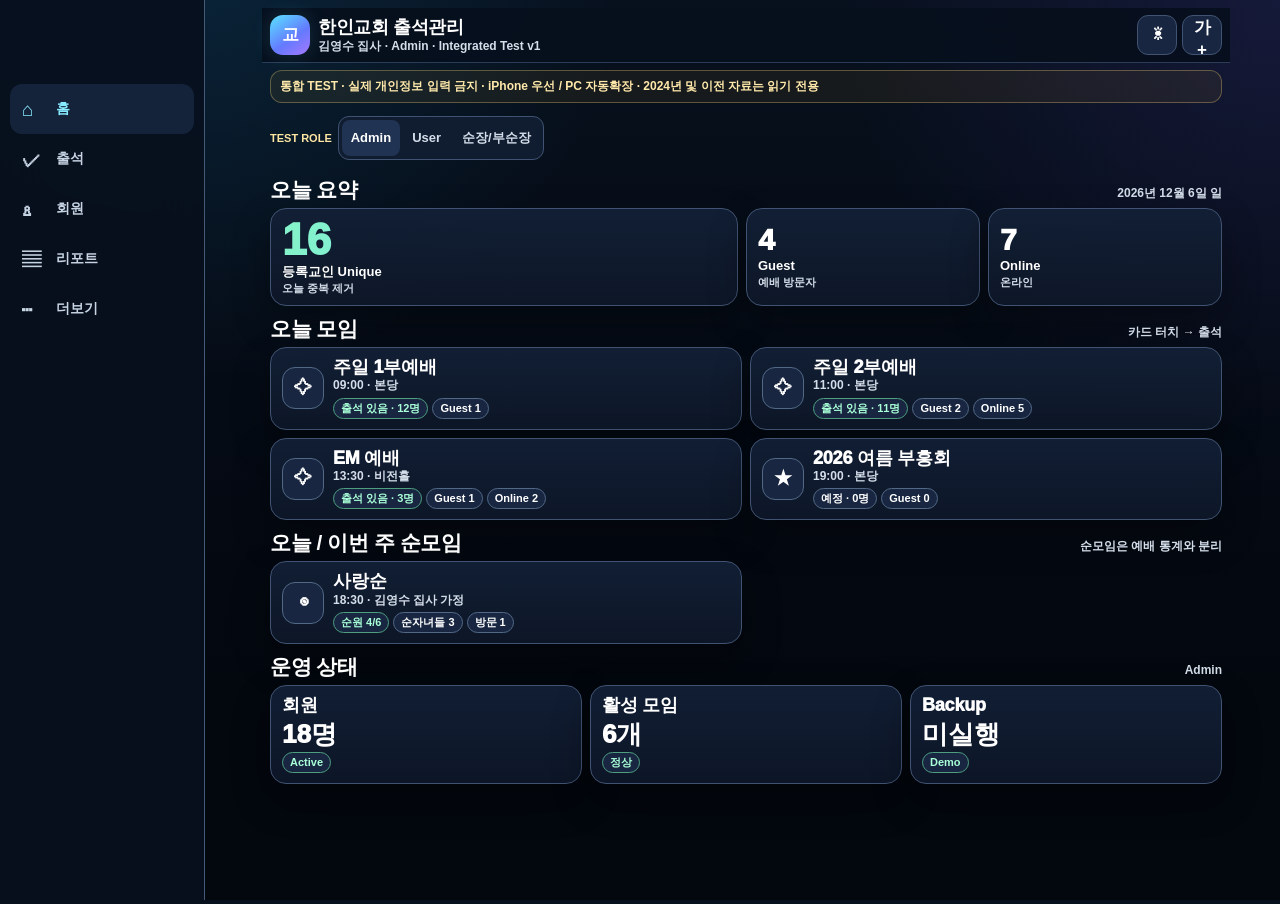
==== commit 1882a83c: "Show integrated app v1 at main demo URL" ====
--- a/index.html
+++ b/index.html
@@ -1 +1 @@
-<!doctype html><html lang="ko"><head><meta charset="utf-8"><meta http-equiv="refresh" content="0; url=compact-v2.html"><meta name="viewport" content="width=device-width,initial-scale=1"><title>교회 출석관리 Demo</title></head><body><p><a href="compact-v2.html">새 Compact 버전 열기</a></p></body></html>+<!doctype html><html lang="ko"><head><meta charset="utf-8"><meta name="viewport" content="width=device-width,initial-scale=1,viewport-fit=cover"><title>교회 출석관리 통합 Test v1</title><style>html,body,iframe{margin:0;width:100%;height:100%;border:0;background:#07101d}body{overflow:hidden}</style></head><body><iframe src="app-v1/" title="교회 출석관리 통합 Test v1"></iframe></body></html>
